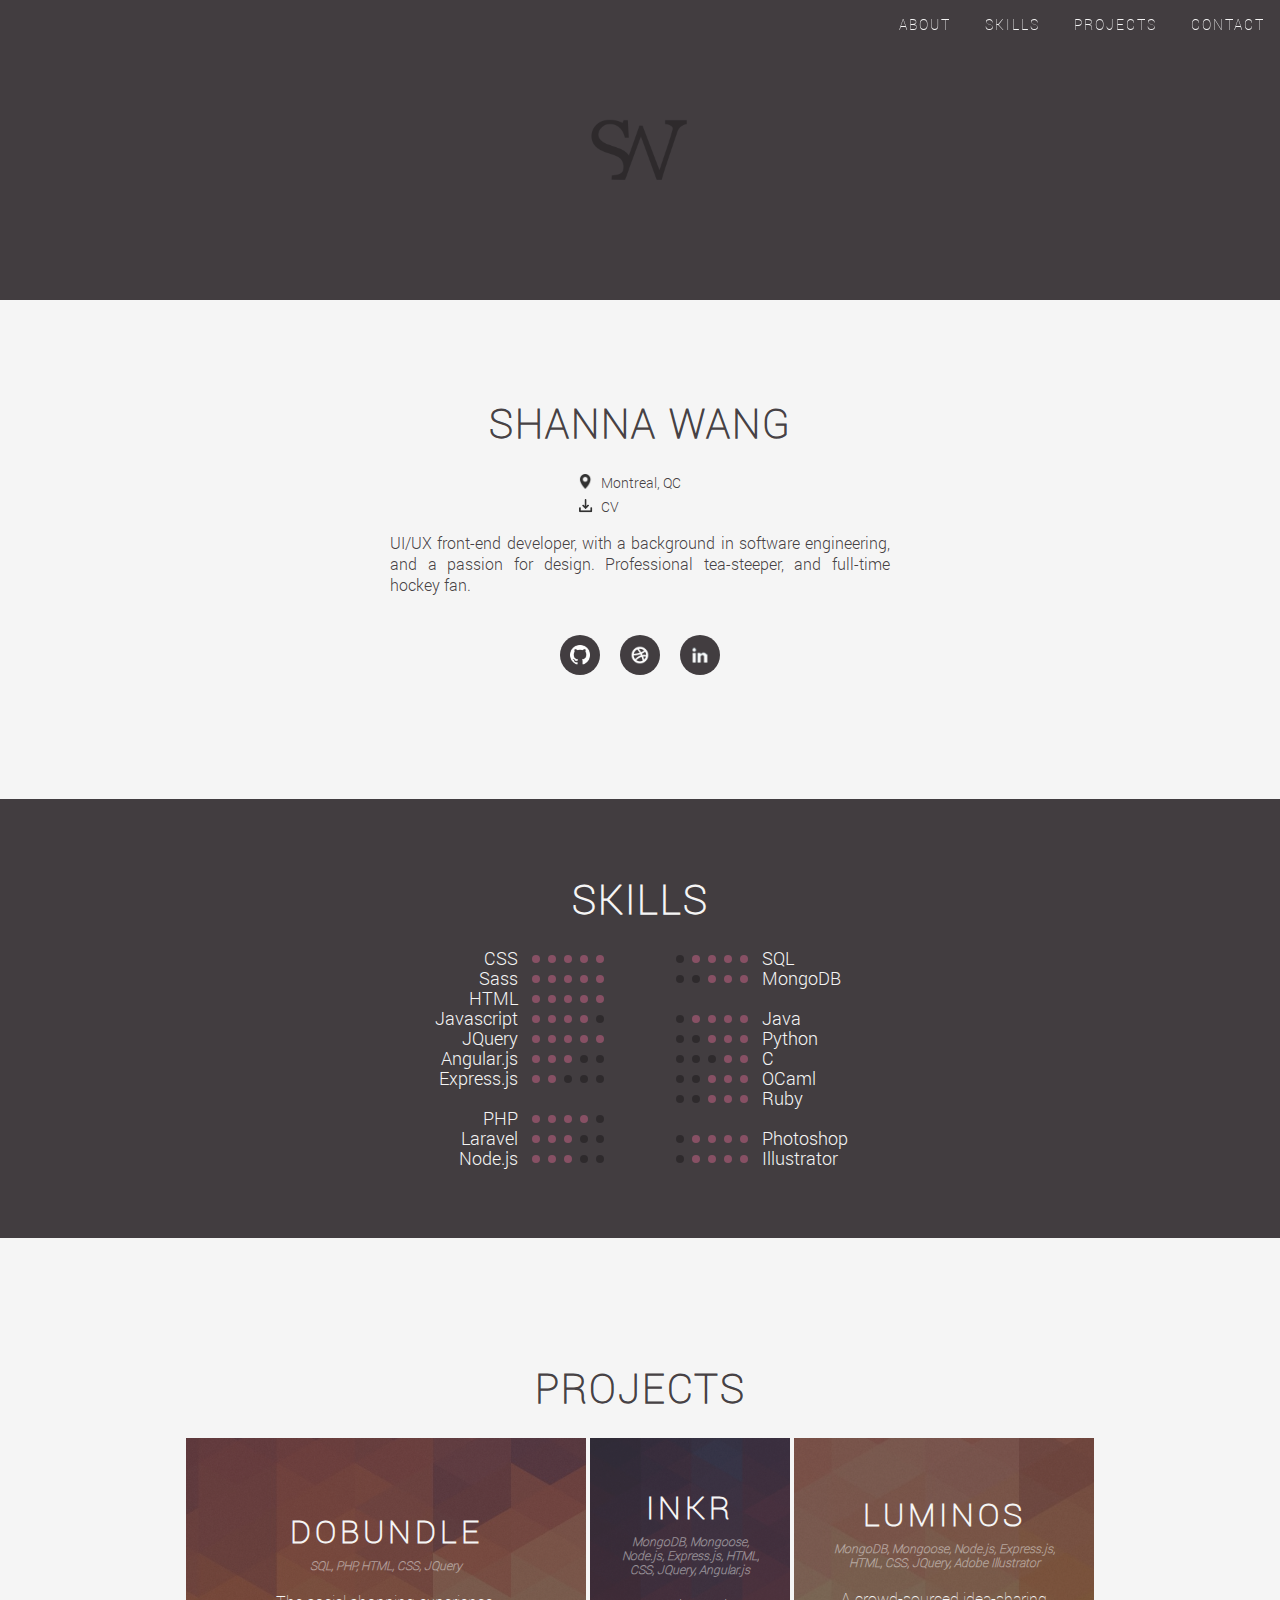
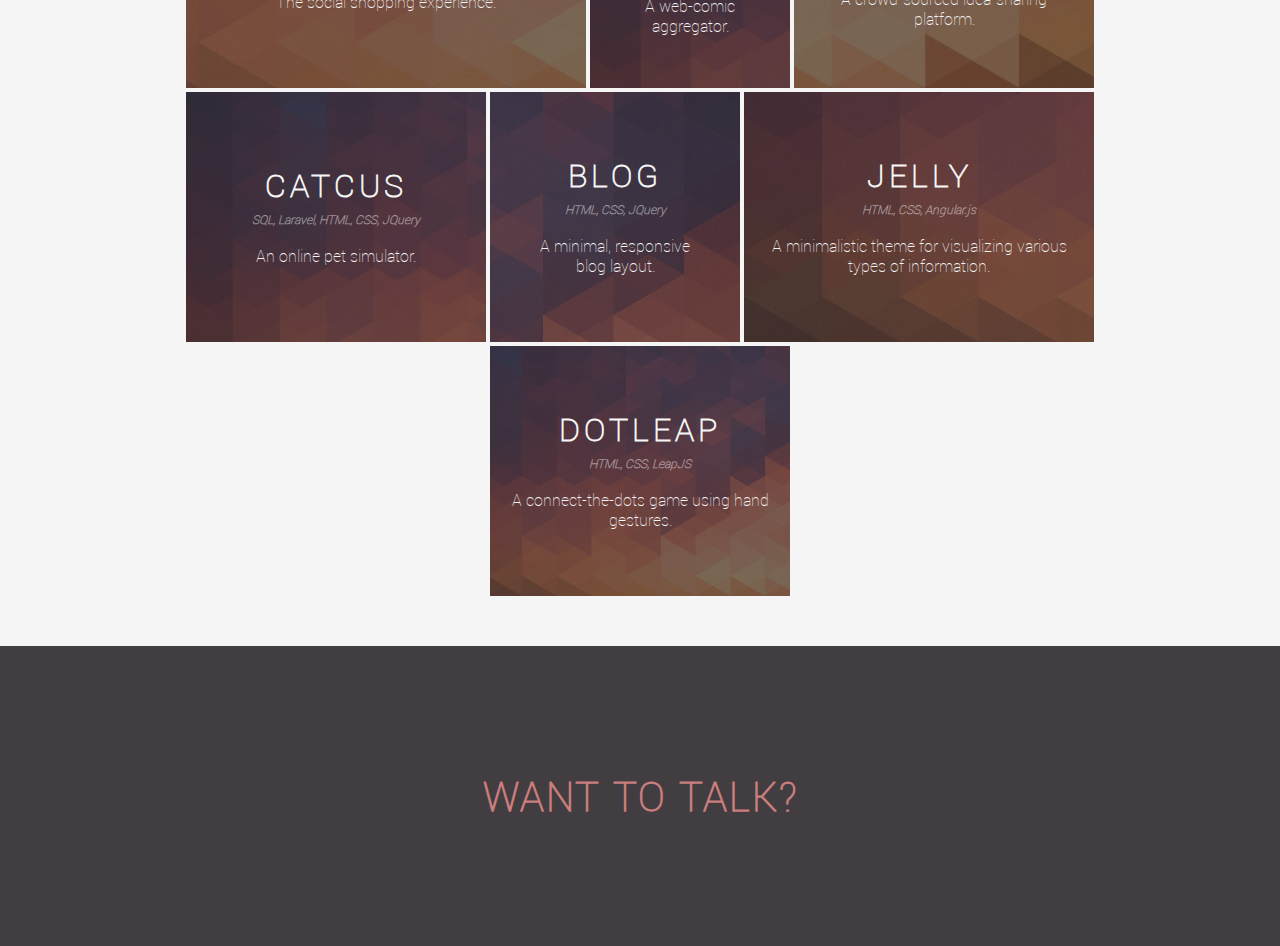
==== index.html @ 5179f3d8 "added more ss" ====
<html lang="en">
    <head>
        <meta charset="utf-8">
        <title>Shanna Wang</title>
        <script src="http://ajax.googleapis.com/ajax/libs/jquery/2.1.1/jquery.min.js"></script>
        
        <link href="./css/home.css" rel="stylesheet">
        <link rel="icon" 
              type="image/png" 
              href="./img/logo_square.png">
    </head>

    <body>
        <div class="content">
            <div class="header">
                <div class="logo"></div>
            </div>
            

            <div class="about">
                <h1>Shanna Wang</h1>
                <div class="location"><img src="img/pin_dark.png">
                Montreal, QC<br>
                <a href="cv.pdf" target="_blank"><img src="img/icon_dl.png">
                CV</div></a>

                UI/UX front-end developer, 
                with a background in software engineering, 
                and a passion for design. 
                Professional tea-steeper,
                 and full-time hockey fan.

                <div class="links">
                    <a href="http://github.com/lashimmer" class="square" target="_blank">
                        <div class="icon">
                        </div>
                    </a>
                    <a href="http://dribbble.com/lashimmer" class="square" target="_blank">
                        <div class="icon">
                        </div>
                    </a>
                    <a href="http://ca.linkedin.com/in/lashimmer" class="square" target="_blank">
                        <div class="icon">
                        </div>
                    </a>
                </div>
                    
            </div>
            <div class="skills">
                <h1>Skills</h1>
                <div class="col">
                    <div class="category">
                        <div class="items">
                            CSS
                            <div class="circle fill"></div>
                            <div class="circle fill"></div>
                            <div class="circle fill"></div>
                            <div class="circle fill"></div>
                            <div class="circle fill"></div>
                        </div>
                        <div class="items">
                            Sass
                            <div class="circle fill"></div>
                            <div class="circle fill"></div>
                            <div class="circle fill"></div>
                            <div class="circle fill"></div>
                            <div class="circle fill"></div>
                        </div>
                        <div class="items">
                           HTML
                            <div class="circle fill"></div>
                            <div class="circle fill"></div>
                            <div class="circle fill"></div>
                            <div class="circle fill"></div>
                            <div class="circle fill"></div>
                        </div>
                        <div class="items">
                            Javascript
                            <div class="circle fill"></div>
                            <div class="circle fill"></div>
                            <div class="circle fill"></div>
                            <div class="circle fill"></div>
                            <div class="circle"></div>
                        </div>
                        <div class="items">
                            JQuery
                            <div class="circle fill"></div>
                            <div class="circle fill"></div>
                            <div class="circle fill"></div>
                            <div class="circle fill"></div>
                            <div class="circle fill"></div>
                        </div>
                        <div class="items">
                            Angular.js
                            <div class="circle fill"></div>
                            <div class="circle fill"></div>
                            <div class="circle fill"></div>
                            <div class="circle"></div>
                            <div class="circle"></div>
                        </div>
                        <div class="items">
                            Express.js
                            <div class="circle fill"></div>
                            <div class="circle fill"></div>
                            <div class="circle"></div>
                            <div class="circle"></div>
                            <div class="circle"></div>
                        </div>
                    </div>

                    
                    <div class="category">
                        <div class="items">
                            PHP
                            <div class="circle fill"></div>
                            <div class="circle fill"></div>
                            <div class="circle fill"></div>
                            <div class="circle fill"></div>
                            <div class="circle"></div>
                        </div>
                        <div class="items">
                            Laravel
                            <div class="circle fill"></div>
                            <div class="circle fill"></div>
                            <div class="circle fill"></div>
                            <div class="circle"></div>
                            <div class="circle"></div>
                        </div>
                        <div class="items">
                            Node.js
                            <div class="circle fill"></div>
                            <div class="circle fill"></div>
                            <div class="circle fill"></div>
                            <div class="circle"></div>
                            <div class="circle"></div>
                        </div>
                    </div>
                </div>
                <div class="col">
                    
                    
                    <div class="category">
                        <div class="items">
                            <div class="circle"></div>
                            <div class="circle fill"></div>
                            <div class="circle fill"></div>
                            <div class="circle fill"></div>
                            <div class="circle fill"></div>
                            SQL
                        </div>
                        <div class="items">
                            <div class="circle"></div>
                            <div class="circle"></div>
                            <div class="circle fill"></div>
                            <div class="circle fill"></div>
                            <div class="circle fill"></div>
                            MongoDB
                        </div>
                    </div>
                    <div class="category">
                        <div class="items">
                            <div class="circle"></div>
                            <div class="circle fill"></div>
                            <div class="circle fill"></div>
                            <div class="circle fill"></div>
                            <div class="circle fill"></div>
                            Java
                        </div>
                        <div class="items">
                            <div class="circle"></div>
                            <div class="circle"></div>
                            <div class="circle fill"></div>
                            <div class="circle fill"></div>
                            <div class="circle fill"></div>
                            Python
                        </div>
                        <div class="items">
                            <div class="circle"></div>
                            <div class="circle"></div>
                            <div class="circle"></div>
                            <div class="circle fill"></div>
                            <div class="circle fill"></div>
                            C
                        </div>
                        <div class="items">
                            <div class="circle"></div>
                            <div class="circle"></div>                            <div class="circle fill"></div>
                            <div class="circle fill"></div>
                            <div class="circle fill"></div>
                            OCaml
                        </div>
                        <div class="items">
                            <div class="circle"></div>
                            <div class="circle"></div>                            <div class="circle fill"></div>
                            <div class="circle fill"></div>
                            <div class="circle fill"></div>
                            Ruby
                        </div>
                    </div>
                    <div class="category">
                        <div class="items">
                            <div class="circle"></div>
                            <div class="circle fill"></div>
                            <div class="circle fill"></div>
                            <div class="circle fill"></div>
                            <div class="circle fill"></div>
                            Photoshop
                        </div>
                        <div class="items">
                            <div class="circle"></div>
                            <div class="circle fill"></div>
                            <div class="circle fill"></div>
                            <div class="circle fill"></div>
                            <div class="circle fill"></div>
                            Illustrator
                        </div>
                    </div>
                </div>
                <br clear="all">
            </div>

            <div class="pofo">
                <h1>Projects</h1>

                <div class="work" id="dobundle">
                    <div class="overlay"></div>
                    <div class="textcontainer">
                        <div class="text">
                            <h2>DoBundle</h2>
                            <h3>SQL, PHP, HTML, CSS, JQuery</h3>
                            The social shopping experience.
                        </div>
                    </div>
                </div>
                <div class="work" id="inkr">
                    <div class="overlay"></div>
                    <div class="textcontainer">
                        <div class="text">
                            <h2>Inkr</h2>
                            <h3>MongoDB, Mongoose, Node.js, Express.js, HTML, CSS, JQuery, Angular.js</h3>
                            A web-comic aggregator.
                        </div>
                    </div>
                </div>
                <div class="work" id="luminos">
                    <div class="overlay"></div>
                    <div class="textcontainer">
                        <div class="text">
                            <h2>Luminos</h2>
                            <h3>MongoDB, Mongoose, Node.js, Express.js, HTML, CSS, JQuery, Adobe Illustrator</h3>
                            A crowd-sourced idea-sharing platform.
                        </div>
                    </div>
                </div>
                <div class="work" id="catcus">
                    <div class="overlay"></div>
                    <div class="textcontainer">
                        <div class="text">
                            <h2>Catcus</h2>
                            <h3>SQL, Laravel, HTML, CSS, JQuery</h3>
                            An online pet simulator.
                        </div>
                    </div>
                </div>
                <div class="work" id="dblog">
                    <div class="overlay"></div>
                    <div class="textcontainer">
                        <div class="text">
                            <h2>Blog</h2>
                            <h3>HTML, CSS, JQuery</h3>
                            A minimal, responsive<br> blog layout.
                        </div>
                    </div>
                </div>
                <div class="work" id="jelly">
                    <div class="overlay"></div>
                    <div class="textcontainer">
                        <div class="text">
                            <h2>Jelly</h2>
                            <h3>HTML, CSS, Angular.js</h3>
                            A minimalistic theme for visualizing various types of information.
                        </div>
                    </div>
                </div>
                <div class="work" id="leapdot">
                    <div class="overlay"></div>
                    <div class="textcontainer">
                        <div class="text">
                            <h2>DotLeap</h2>
                            <h3>HTML, CSS, LeapJS</h3>
                            A connect-the-dots game using hand gestures.
                        </div>
                    </div>
                </div>

            </div>
            <div class="contact">
                <a href="mailto:shanna.wang@mail.mcgill.ca"><h1>Want to talk?</h1></a>
            </div>

        </div>
        


        <div class="theatre hidden">
            <div class="close"></div>
            <div class="preview dobundle" style="display:none">
                <div class="top"></div>
                <div class="desc">
                    <a href="http://dobundle.com" target="_blank"><h1>Dobundle</h1></a>
                    <h2>An e-commerce platform that allows users to curate products in bundles. Whether you're starting a new hobby, and want a beginner's kit, or looking for the perfect outfit to go with those shoes you bought, DoBundle lets you find what you need, and fast. </h2>
                    <div class="links">
                        
                        <a href="http://dobundle.com" class="square site" target="_blank">
                            <div class="icon">
                            </div>
                        </a>
                    </div>
                    <br>
                    My role: <span class="emphasis">UI/UX Front End Developer</span>
                    <br>
                    <ul>
                        <li>Working closely with the designer to translate PSD files into working HTML/CSS web pages.
                        </li>
                        <li>Improving user experience by designing the CSS/Javascript animations triggered by user interactions.
                        </li>
                        <li>Implementing clean, simple interfaces for pages that did not have a specific design mocked up. (e.g. landing page)</li>
                        <li>Handling Ajax calls to retrieve data from the database.
                        </li>
                        <li>A/B testing to determine what was or wasn't intuitive for a new user.
                        </li>
                    </ul>
                    Technologies used:
                    <ul>
                        <li>SQL</li>
                        <li>PHP</li>
                        <li>HTML</li>
                        <li>CSS</li>
                        <li>Javascript/JQuery</li>
                    </ul>
                    Screenshots:
                    <br>

                </div>
                <div class="ss">
                    <img src="img/dobundle/dobundle_browser.jpg">
                    <img src="img/dobundle/dobundle_fbv.jpg">
                    <img src="img/dobundle/dobundle_profile.jpg"><br>
                    <a href="http://dobundle.com" target="_blank" class="emphasis">See full site</a>
                </div>
                <div class="bot"></div>
            </div>

            <div class="preview inkr" style="display:none">
                <div class="top"></div>
                <div class="desc">
                    <a href="http://inkr.me" target="_blank"><h1>Inkr</h1></a>
                    <h2>An e-comic aggregating platform that allows users to subscribe to various comics across the web, and displays all comic strips in a live-updating news feed. Users will be able to "like" their favourite comics, have a profile page, etc. This project was started at <a href="http://www.unhackathon.org/" target="_blank">Unhackathon</a>, and is still in progress.</h2>
                    
                    <div class="links">
                        <a href="https://github.com/lashimmer/inkr" target="_blank" class="square">
                            <div class="icon">
                            </div>
                        </a>
                        <a href="http://inkr.me" target="_blank" class="square site">
                            <div class="icon">
                            </div>
                        </a>
                    </div>

                    <br>

                    My role: <span class="emphasis">Front End Developer</span>
                    <br>
                    <ul>
                        <li>Designing a simple user interface to display the comics.
                        </li>
                        <li>Routing appropriate URLs to their respective views through Express.js.
                        </li>
                        <li>Making Ajax calls to interface with the API.</li>
                        <li>Installing, troubleshooting, and working with a Node.js server.</li>
                        <li>Database design.</li>
                        <li>Cloud hosting via <a href="http://digitalocean.com" target="_blank">DigitalOcean</a>.</li>
                    </ul>
                    Technologies used:
                    <ul>
                        <li>MongoDB</li>
                        <li>Mongoose</li>
                        <li>Node.js</li>
                        <li>Express.js</li>
                        <li>HTML</li>
                        <li>CSS</li>
                        <li>Javascript/JQuery</li>
                    </ul>
                </div>
                <div class="bot"></div>
            </div>

            <div class="preview luminos" style="display:none">
                <div class="top"></div>
                <div class="desc">
                    <h1>Luminos</h1>
                    <h2>An idea-sharing platform where users can post ideas they have for coding projects, and programmers can come for inspiration. Programmers would be able to create or join teams to implement the idea. This project was started at <a href="http://www.yhack.org/" target="_blank">YHack</a>, and is still in progress.</h2>
                    
                    <div class="links">
                        <a href="https://github.com/ritalu/luminos" target="_blank" class="square">
                            <div class="icon">
                            </div>
                        </a>
                        <!-- <a href="#" target="_blank" class="square site">
                            <div class="icon">
                            </div>
                        </a> -->
                    </div>

                    <br>

                    My role: <span class="emphasis">Front End Developer</span>
                    <br>
                    <ul>
                        <li>Designing the user interface for all pages.
                        </li>
                        <li>Designing the site logo in Adobe Illustrator.</li>
                        <li>Routing appropriate URLs to their respective views through Express.js.
                        </li>
                        <li>Making Ajax calls to interface with the API.</li>
                        <li>Installing, troubleshooting, and working with a Node.js server.</li>
                        <li>Database design.</li>
                        <li>Cloud hosting via <a href="http://digitalocean.com" target="_blank">DigitalOcean</a>.</li>
                    </ul>
                    Technologies used:
                    <ul>
                        <li>MongoDB</li>
                        <li>Mongoose</li>
                        <li>Node.js</li>
                        <li>Express.js</li>
                        <li>HTML</li>
                        <li>CSS</li>
                        <li>Javascript/JQuery</li>
                    </ul>
                    Screenshots:
                    <br>
                </div>
                <div class="ss">
                    <img src="img/luminos/home.png">
                    <img src="img/luminos/submit.png">
                    <img src="img/luminos/idea.png">
                </div>
                <div class="bot"></div>
            </div>

            <div class="preview catcus" style="display:none">
                <div class="top"></div>
                <div class="desc">
                    <a href="http://catcus.me" target="_blank"><h1>Catcus</h1></a>
                    <h2>An online pet-ownership simulator. Ever wondered what it'd be like to own a cat? Do you want to get a dog, but aren't sure if you're ready for the commitment? Catcus simulates the experience of owning a pet, as you clean and feed a virtual pet online. Gain levels by caring for your pet to unlock more pets.</h2>
                    
                    <div class="links">
                        <a href="https://github.com/ritalu/catcus" target="_blank" class="square">
                            <div class="icon">
                            </div>
                        </a>
                        <a href="http://catcus.me" target="_blank" class="square site">
                            <div class="icon">
                            </div>
                        </a>
                    </div>

                    <br>

                    My role: <span class="emphasis">Front End Developer</span>
                    <br>
                    <ul>
                        <li>Designing the user interface for all pages.
                        </li>
                        <li>Routing appropriate URLs to their respective views through the Laravel framework.
                        </li>
                        <li>Making Ajax calls to interface with the API.</li>
                        <li>Working with cookies to save user sessions.
                        </li>
                        <li>Installing, troubleshooting, and working with Laravel/Apache.</li>
                        <li>Database design and SQL commands.</li>
                        <li>Cloud hosting via <a href="http://digitalocean.com" target="_blank">DigitalOcean</a>.</li>
                    </ul>
                    Technologies used:
                    <ul>
                        <li>MySQL</li>
                        <li>Laravel</li>
                        <li>PHP</li>
                        <li>HTML</li>
                        <li>CSS</li>
                        <li>Javascript/JQuery</li>
                    </ul>
                    Screenshots:
                    <br>
                    
                </div>
                <div class="ss">
                    <img src="img/catcus/home.png"><br>
                    <img src="img/catcus/pets.png"><br>
                    <img src="img/catcus/profile.png"><br>
                    <a href="http://catcus.me" target="_blank" class="emphasis">See full site</a>
                </div>

                <div class="bot"></div>
            </div>

            <div class="preview dblog" style="display:none">
                <div class="top"></div>
                <div class="desc">
                    <a href="http://dobundle.com/blog.html" target="_blank"><h1>Simple Blog</h1></a>
                    <h2>A simple, responsive blog layout (mobile-friendly).  Developed as a side project of <a href="http://dobundle.com" target="_blank">DoBundle</a>.</h2>
                    
                    <div class="links">
                        <a href="http://dobundle.com/blog.html" target="_blank" class="square site">
                            <div class="icon">
                            </div>
                        </a>
                    </div>

                    <br>

                    My role: <span class="emphasis">Front End Developer</span>
                    <br>
                    <ul>
                        <li>Designing a responsive layout that can be used as a blog theme.
                        </li>
                    </ul>
                    Technologies used:
                    <ul>
                        <li>HTML</li>
                        <li>CSS</li>
                        <li>Javascript/JQuery</li>
                    </ul>
                </div>
                <div class="bot"></div>
            </div>


            <div class="preview  jelly" style="display:none">
                <div class="top"></div>
                <div class="desc">
                    <h1>Jelly</h1>
                    <h2>Allow users to create "boards" or pages revolving around a central theme. For instance, one could have an "About Me" board that represents various aspects of their personality and interests. The idea is to make it easy for people to create web pages about themselves, by providing them with basic templates to visualize and compartmentalize data. In progress.</h2>
                    
                    <div class="links">
                        <a href="https://github.com/lashimmer/jelly" target="_blank" class="square">
                            <div class="icon">
                            </div>
                        </a>
                       <!--  <a href="#" target="_blank" class="square site">
                            <div class="icon">
                            </div>
                        </a> -->
                    </div>

                    <br>

                    My role: <span class="emphasis">Front End Developer</span>
                    <br>
                    <ul>
                        <li>Designing the user interface for all pages.
                        </li>
                    </ul>
                    Technologies used:
                    <ul>
                        <li>HTML</li>
                        <li>CSS</li>
                        <li>Javascript</li>
                        <li>JQuery</li>
                        <li>Angular.js</li>
                    </ul>
                    Screenshots:
                    <br>
                </div>
                <div class="ss">
                    <img src="img/jelly/about.png"><br>
                    <img src="img/jelly/boards.png">
                </div>
                <div class="bot"></div>
            </div>

            <div class="preview  leapdot" style="display:none">
                <div class="top"></div>
                <div class="desc">
                    <h1>DotLeap</h1>
                    <h2>A connect-the-dots game using a Leap Motion.</h2>
                    
                    <div class="links">
                        <a href="https://github.com/michaelchum/dotleap" target="_blank" class="square">
                            <div class="icon">
                            </div>
                        </a>
                       <!--  <a href="#" target="_blank" class="square site">
                            <div class="icon">
                            </div>
                        </a> -->
                    </div>

                    <br>

                    My role: <span class="emphasis">Front End Developer</span>
                    <br>
                    <ul>
                        <li>Designing the game interface and animations.
                        </li>
                        <li>Using the LeapJS SDK to track hand gestures.
                        </li>
                    </ul>
                    Technologies used:
                    <ul>
                        <li>HTML</li>
                        <li>CSS</li>
                        <li>Javascript</li>
                        <li>JQuery</li>
                        <li>LeapJS</li>
                    </ul>
                    Screenshots:<br>
                </div>
               <div class="ss">
                <img src="img/dotleap/game.png">
               </div>
                <div class="bot"></div>
            </div>


        </div>


        <div class="topbar hidden">
            <a id="header">About</a>
            <a id="skills">Skills</a>
            <a id="pofo">Projects</a>
            <a id="contact">Contact</a>
            <!-- <a href="/">CV</a> -->
        </div>

        <script type="text/javascript">

            $(function() {
                $('.theatre').click(function(e) { 
                    if( e.target !== this ) return;
                    $('.theatre').addClass("hidden");
                });
                $(document).keyup(function(e){
                    if(e.keyCode === 27) {
                        $('.theatre').addClass("hidden");
                    }
                });
                $('.close').click(function() {
                    $('.theatre').addClass("hidden");
                });
                $('.work').click(function() {
                    var c = $(this).attr('id');
                    $('.preview').hide();
                    $('.'+c).show();
                    $('.theatre').removeClass("hidden");
                    $('.theatre').scrollTop(0);
                });
                $(window).scroll(function(){
                    if ($(this).scrollTop() > 140) {
                        console.log("y");
                        $('.topbar').removeClass("hidden");
                    } else {
                        $('.topbar').addClass("hidden");
                    }
                });
                $('.topbar a').click(function() {
                    $('html, body').animate({
                        scrollTop: $("."+$(this).attr('id')).offset().top
                    }, 500);
                });
             });
         </script>

    </body>
</html>
---- css/home.css ----
@font-face {
  font-family: 'Roboto Light';
  src: url("fonts/Roboto-Light.ttf") format("truetype"); }

@font-face {
  font-family: 'Roboto Thin';
  src: url("fonts/Roboto-Thin.ttf") format("truetype"); }

@font-face {
  font-family: 'Roboto';
  src: url("fonts/Roboto-Regular.ttf") format("truetype"); }

@font-face {
  font-family: 'Signika Light';
  src: url("fonts/Signika-Light.otf") format("truetype"); }

body, html {
  padding: 0;
  margin: 0;
  font-family: 'Roboto Light';
  font-weight: 300;
  background-color: whitesmoke;
  color: rgba(47, 41, 44, 0.9); }

a, a:hover, a:visited {
  text-decoration: none;
  color: whitesmoke;
  -webkit-transition: 0.5s all ease;
  transition: 0.5s all ease; }

a:hover {
  color: #875064; }

.content {
  position: absolute;
  top: 0;
  left: 0;
  right: 0;
  bottom: 0; }

.content * {
  position: relative; }

.header {
  padding: 100px;
  background-color: rgba(47, 41, 44, 0.9);
  background: url("../img/fractal_crop.jpg") bottom center no-repeat rgba(47, 41, 44, 0.9);
  background-size: cover;
  color: rgba(0, 0, 0, 0.5);
  text-align: center; }
  .header .square_outer {
    display: inline-block;
    width: auto;
    margin: 0 auto;
    margin-top: 60px;
    border: 3px solid white;
    /*@include transform(rotate(45deg));*/
    -webkit-transition: all 0.5s ease;
    -moz-transition: all 0.5s ease;
    -ms-transition: all 0.5s ease;
    -o-transition: all 0.5s ease;
    transition: all 0.5s ease; }
  .header .square_inner {
    width: 70px;
    height: 70px;
    margin: 2px;
    border: 1px solid white; }
  .header .logo {
    background: url("../img/logo_black.png") center center no-repeat;
    background-size: contain;
    width: 100px;
    height: 100px;
    margin: 0 auto;
    position: relative;
    opacity: 0.3;
    filter: alpha(opacity=30); }

.about {
  width: 60%;
  max-width: 500px;
  margin: 100px auto;
  color: rgba(47, 41, 44, 0.9);
  text-align: justify; }
  .about .location {
    width: 125px;
    margin: 0 auto;
    margin-bottom: 10px;
    font-size: 14px; }
    .about .location img {
      opacity: 0.8;
      filter: alpha(opacity=80);
      height: 15px;
      vertical-align: middle;
      margin-top: -5px;
      margin-right: 5px; }
    .about .location a {
      line-height: 30px;
      color: rgba(47, 41, 44, 0.9); }
    .about .location a:hover {
      color: #ca7e7e; }

.links {
  margin: 20px auto;
  text-align: center; }
  .links a.square {
    display: inline-block;
    height: 40px;
    width: 40px;
    margin: 20px 8;
    background-color: rgba(47, 41, 44, 0.9);
    -webkit-transition: all 0.5s ease;
    -moz-transition: all 0.5s ease;
    -ms-transition: all 0.5s ease;
    -o-transition: all 0.5s ease;
    transition: all 0.5s ease;
    -webkit-transform: rotate(45deg);
    -moz-transform: rotate(45deg);
    -ms-transform: rotate(45deg);
    -o-transform: rotate(45deg);
    transform: rotate(45deg);
    -webkit-border-radius: 20px;
    -moz-border-radius: 20px;
    -ms-border-radius: 20px;
    border-radius: 20px; }
    .links a.square .icon {
      height: 40px;
      width: 40px;
      -webkit-transform: rotate(-45deg);
      -moz-transform: rotate(-45deg);
      -ms-transform: rotate(-45deg);
      -o-transform: rotate(-45deg);
      transform: rotate(-45deg); }
  .links a.square:nth-child(1):hover {
    background-color: black; }
  .links a.square:nth-child(2):hover {
    background-color: #ea4c89; }
  .links a.square:nth-child(3):hover {
    background-color: #007bb6; }
  .links a.square:nth-child(1) .icon {
    background: url("../img/icon_github.png") center center no-repeat;
    background-size: 20px auto; }
  .links a.square:nth-child(2) .icon {
    background: url("../img/icon_dribbble.png") center center no-repeat;
    background-size: 20px auto; }
  .links a.square:nth-child(3) .icon {
    background: url("../img/icon_linkedin.png") center center no-repeat;
    background-size: 20px auto; }
  .links a.square:hover {
    -webkit-transform: rotate(405deg);
    -moz-transform: rotate(405deg);
    -ms-transform: rotate(405deg);
    -o-transform: rotate(405deg);
    transform: rotate(405deg);
    -webkit-border-radius: 0px;
    -moz-border-radius: 0px;
    -ms-border-radius: 0px;
    border-radius: 0px; }

h1 {
  text-align: center;
  text-transform: uppercase;
  font-family: 'Roboto Thin';
  letter-spacing: 2px;
  font-size: 40px;
  line-height: 46px; }

.skills {
  padding: 50px 0;
  background-color: rgba(47, 41, 44, 0.9);
  color: whitesmoke; }
  .skills .col {
    position: relative;
    float: left;
    width: 46%;
    padding: 0px 2%; }
  .skills .col:nth-child(1) {
    text-align: right; }
  .skills .col:nth-child(2) {
    text-align: left; }
  .skills .title {
    width: 100%;
    font-family: 'Roboto Thin';
    text-transform: uppercase;
    letter-spacing: 2px;
    padding: 20px 0;
    padding-bottom: 5px;
    color: rgba(255, 255, 255, 0.3); }
  .skills .category {
    margin-bottom: 20px; }
    .skills .category .items {
      display: block;
      font-size: 14px;
      line-height: 20px;
      text-align: right;
      -webkit-transition: all 0.3s ease;
      -moz-transition: all 0.3s ease;
      -ms-transition: all 0.3s ease;
      -o-transition: all 0.3s ease;
      transition: all 0.3s ease; }
      .skills .category .items .circle {
        display: inline-block;
        margin: 2px;
        height: 8px;
        width: 8px;
        -webkit-border-radius: 4px;
        -moz-border-radius: 4px;
        -ms-border-radius: 4px;
        border-radius: 4px;
        -webkit-transition: all 0.2s ease;
        -moz-transition: all 0.2s ease;
        -ms-transition: all 0.2s ease;
        -o-transition: all 0.2s ease;
        transition: all 0.2s ease;
        background-color: rgba(0, 0, 0, 0.3); }
      .skills .category .items .circle.fill {
        background-color: #875064; }
      .skills .category .items .circle:nth-child(1) {
        margin-left: 10px; }
      .skills .category .items .circle:nth-child(5) {
        margin-right: 10px; }
  .skills .items:hover .circle {
    height: 8px;
    width: 8px;
    -webkit-border-radius: 0px;
    -moz-border-radius: 0px;
    -ms-border-radius: 0px;
    border-radius: 0px;
    -webkit-transform: rotate(45deg);
    -moz-transform: rotate(45deg);
    -ms-transform: rotate(45deg);
    -o-transform: rotate(45deg);
    transform: rotate(45deg); }
  .skills .items:hover .circle.fill {
    background-color: #ca7e7e; }
  .skills .col:nth-child(2) .items:hover .circle:nth-child(1) {
    margin-left: 20px; }
  .skills .col:nth-child(3) .items:hover .circle:nth-child(1) {
    margin-left: 10px; }
  .skills .col:nth-child(2) .items:hover .circle:nth-child(5) {
    margin-right: 10px; }
  .skills .col:nth-child(3) .items:hover .circle:nth-child(5) {
    margin-right: 20px; }
  .skills .col:nth-child(2) .items {
    text-align: right; }
  .skills .col:nth-child(3) .items {
    text-align: left; }

@media only screen and (min-width: 700px) {
  .skills .category .items {
    font-size: 18px;
    line-height: 20px; } }
.pofo {
  width: 100%;
  margin: 50px auto;
  color: rgba(47, 41, 44, 0.9);
  text-align: center;
  padding-top: 50px;
  /*	.work:nth-child(2):hover {
  		background-color:rgb(38,209,176) ;
  	}
  	.work:nth-child(3):hover {
  		background-color:rgb(0,0,0);
  	}
  	.work:nth-child(4):hover {
  		background-color:rgb(244,78,78);
  	}
  	.work:nth-child(5):hover {
  		background-color:rgb(200,222,124);
  	}
  	.work:nth-child(6):hover {
  		background-color:rgb(103,65,79);
  	}
  	.work:nth-child(7):hover {
  		background-color:rgb(251,122,134);
  	}*/ }
  .pofo .work {
    position: relative;
    display: inline-block;
    height: 250px;
    width: 100%;
    margin-bottom: 5px;
    text-align: center;
    background-color: rgba(47, 41, 44, 0.9);
    overflow: hidden;
    -webkit-transition: all 0.5s ease;
    -moz-transition: all 0.5s ease;
    -ms-transition: all 0.5s ease;
    -o-transition: all 0.5s ease;
    transition: all 0.5s ease; }
    .pofo .work .overlay {
      position: absolute;
      top: 0;
      left: 0;
      height: 100%;
      width: 100%;
      -webkit-transition: all 0.5s ease;
      -moz-transition: all 0.5s ease;
      -ms-transition: all 0.5s ease;
      -o-transition: all 0.5s ease;
      transition: all 0.5s ease;
      opacity: 0.3;
      filter: alpha(opacity=30);
      background: url("../img/fractal.jpg") bottom center no-repeat rgba(47, 41, 44, 0.9);
      background-size: cover; }
    .pofo .work .textcontainer {
      cursor: pointer;
      display: table;
      width: 100%;
      height: 100%; }
    .pofo .work .text {
      cursor: pointer;
      display: table-cell;
      height: 100%;
      vertical-align: middle;
      font-family: 'Roboto Thin';
      color: whitesmoke;
      font-size: 16px;
      line-height: 20px;
      padding: 0px 20px; }
    .pofo .work .text h2 {
      text-transform: uppercase;
      letter-spacing: 4px;
      font-size: 32px;
      line-height: 34px;
      margin: 0; }
    .pofo .work .text h3 {
      font-size: 12px;
      line-height: 14px;
      font-style: italic;
      margin: 10px;
      margin-bottom: 20px;
      opacity: 0.5;
      filter: alpha(opacity=50); }
  .pofo .work:hover .overlay {
    opacity: 0;
    filter: alpha(opacity=0);
    height: 0; }
  .pofo .work:nth-child(2) .overlay {
    background: url("../img/fractal.jpg") bottom center no-repeat rgba(47, 41, 44, 0.9);
    background-size: 1000px auto; }
  .pofo .work:nth-child(3) .overlay {
    background: url("../img/fractal.jpg") top left no-repeat rgba(47, 41, 44, 0.9);
    background-size: 650px auto; }
  .pofo .work:nth-child(4) .overlay {
    background: url("../img/fractal.jpg") bottom right no-repeat rgba(47, 41, 44, 0.9);
    background-size: 1200px auto; }
  .pofo .work:nth-child(5) .overlay {
    background: url("../img/fractal.jpg") top left no-repeat rgba(47, 41, 44, 0.9);
    background-size: 600px auto; }
  .pofo .work:nth-child(6) .overlay {
    background: url("../img/fractal.jpg") top right no-repeat rgba(47, 41, 44, 0.9);
    background-size: 900px auto; }
  .pofo .work:nth-child(7) .overlay {
    background: url("../img/fractal.jpg") bottom left no-repeat rgba(47, 41, 44, 0.9);
    background-size: 1000px auto; }
  .pofo .work:hover {
    background-color: #a94452; }
  .pofo .work:nth-child(2):hover, .pofo .work:nth-child(7):hover {
    background-color: #ca7e7e; }
  .pofo .work:nth-child(5):hover {
    background-color: #bc7585; }

@media only screen and (min-width: 500px) {
  .work {
    width: 90%; } }
@media only screen and (min-width: 650px) {
  .pofo {
    width: 700px; }
    .pofo .work {
      margin-bottom: 0px; }
    .pofo .work:nth-child(2) {
      width: 400px; }
    .pofo .work:nth-child(3) {
      width: 200px; }
    .pofo .work:nth-child(5), .pofo .work:nth-child(4) {
      width: 300px; }
    .pofo .work:nth-child(6) {
      width: 250px; }
    .pofo .work:nth-child(7) {
      width: 350px; }
    .pofo .work:nth-child(8) {
      width: 300px; } }
@media only screen and (min-width: 1000px) {
  .pofo {
    width: 1000px; } }
.contact {
  background-color: rgba(47, 41, 44, 0.9);
  color: whitesmoke;
  padding: 100px; }
  .contact a {
    color: #ca7e7e; }
  .contact a:hover {
    color: white; }
  .contact a img {
    height: 30px; }

.topbar {
  position: fixed;
  top: 0;
  left: 0;
  width: 100%;
  height: 50px;
  overflow: hidden;
  -webkit-transition: all 0.5s ease;
  -moz-transition: all 0.5s ease;
  -ms-transition: all 0.5s ease;
  -o-transition: all 0.5s ease;
  transition: all 0.5s ease;
  background-color: rgba(47, 41, 44, 0.8);
  text-align: right; }
  .topbar a {
    cursor: pointer;
    text-transform: uppercase;
    letter-spacing: 2px;
    display: inline-block;
    position: relative;
    padding: 15px 10px;
    line-height: 20px;
    font-size: 14px;
    font-family: 'Roboto Thin'; }
  .topbar a:hover {
    background-color: rgba(188, 117, 133, 0.4);
    color: white; }

@media only screen and (min-width: 500px) {
  .topbar a {
    padding: 15px 30px; } }
.topbar.hidden {
  background-color: transparent; }
  .topbar.hidden a {
    padding: 15px; }

.emphasis {
  text-transform: uppercase;
  letter-spacing: 2px;
  font-family: 'Roboto';
  margin-left: 10px; }

/*.theatre::-webkit-scrollbar { 
    display: none; 
}*/
.theatre {
  position: fixed;
  top: 0;
  left: 0;
  height: 100%;
  width: 100%;
  overflow: auto;
  background-color: rgba(0, 0, 0, 0.7);
  -webkit-transition: all 0.5s ease;
  -moz-transition: all 0.5s ease;
  -ms-transition: all 0.5s ease;
  -o-transition: all 0.5s ease;
  transition: all 0.5s ease; }
  .theatre .preview {
    width: 80%;
    margin: 0 auto;
    background-color: whitesmoke; }
    .theatre .preview a {
      color: rgba(47, 41, 44, 0.9);
      -webkit-transition: all 0.2s ease;
      -moz-transition: all 0.2s ease;
      -ms-transition: all 0.2s ease;
      -o-transition: all 0.2s ease;
      transition: all 0.2s ease; }
    .theatre .preview a:hover {
      color: #ca7e7e;
      -webkit-transition: all 0.2s ease;
      -moz-transition: all 0.2s ease;
      -ms-transition: all 0.2s ease;
      -o-transition: all 0.2s ease;
      transition: all 0.2s ease; }
    .theatre .preview .top, .theatre .preview .bot {
      position: relative;
      width: 100%;
      background: url("../img/fractal.jpg") center center rgba(47, 41, 44, 0.9);
      background-size: cover;
      height: 30px;
      margin-top: 100px; }
    .theatre .preview .bot {
      background: url("../img/fractal.jpg") left center rgba(47, 41, 44, 0.9);
      background-size: cover;
      margin-top: 50px;
      margin-bottom: 50px; }
    .theatre .preview .desc {
      position: relative;
      padding: 50px;
      padding-bottom: 20px;
      color: rgba(47, 41, 44, 0.9);
      max-width: 500px;
      margin: 0 auto; }
      .theatre .preview .desc h2 {
        font-size: 16px;
        line-height: 18px;
        font-style: italic;
        margin: 10px;
        margin-bottom: 20px;
        opacity: 0.5;
        filter: alpha(opacity=50);
        text-align: center;
        margin-bottom: 50px; }
      .theatre .preview .desc a {
        color: #ca7e7e; }
      .theatre .preview .desc ul {
        margin-bottom: 50px; }
      .theatre .preview .desc .links {
        margin-top: -30px; }
      .theatre .preview .desc a.site:hover {
        background-color: black; }
      .theatre .preview .desc a.site .icon {
        background: url("../img/icon_rarrow.png") center center no-repeat;
        background-size: 20px auto; }
    .theatre .preview .ss {
      width: 100%;
      text-align: center;
      line-height: 50px; }
      .theatre .preview .ss img {
        -webkit-transition: all 0.5s ease;
        -moz-transition: all 0.5s ease;
        -ms-transition: all 0.5s ease;
        -o-transition: all 0.5s ease;
        transition: all 0.5s ease;
        width: 70%;
        margin-bottom: 20px; }
  .theatre .close {
    cursor: pointer;
    position: fixed;
    top: 100px;
    left: 91%;
    height: 20px;
    width: 20px;
    background: url("../img/icon_close.png") center center no-repeat;
    background-size: contain;
    z-index: 10; }

.theatre.hidden {
  top: -300px;
  height: 0;
  opacity: 0;
  filter: alpha(opacity=0); }
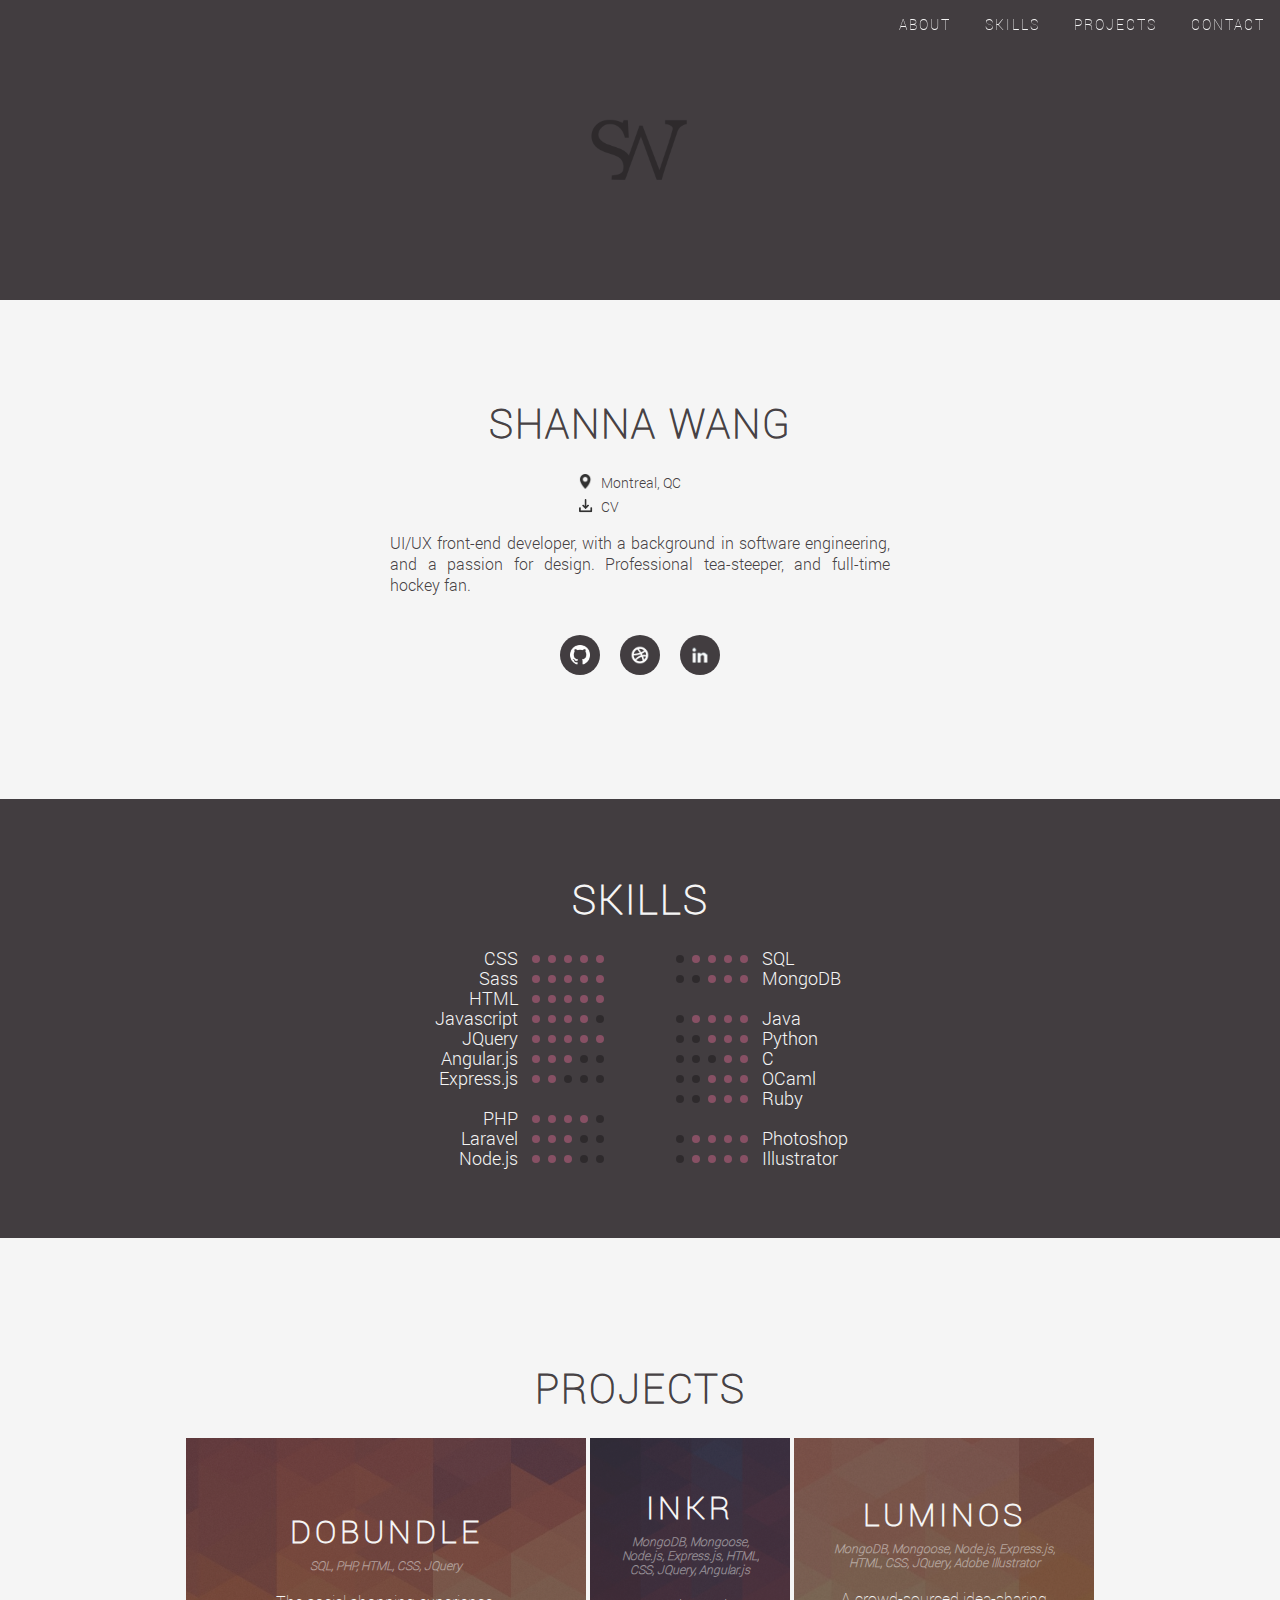
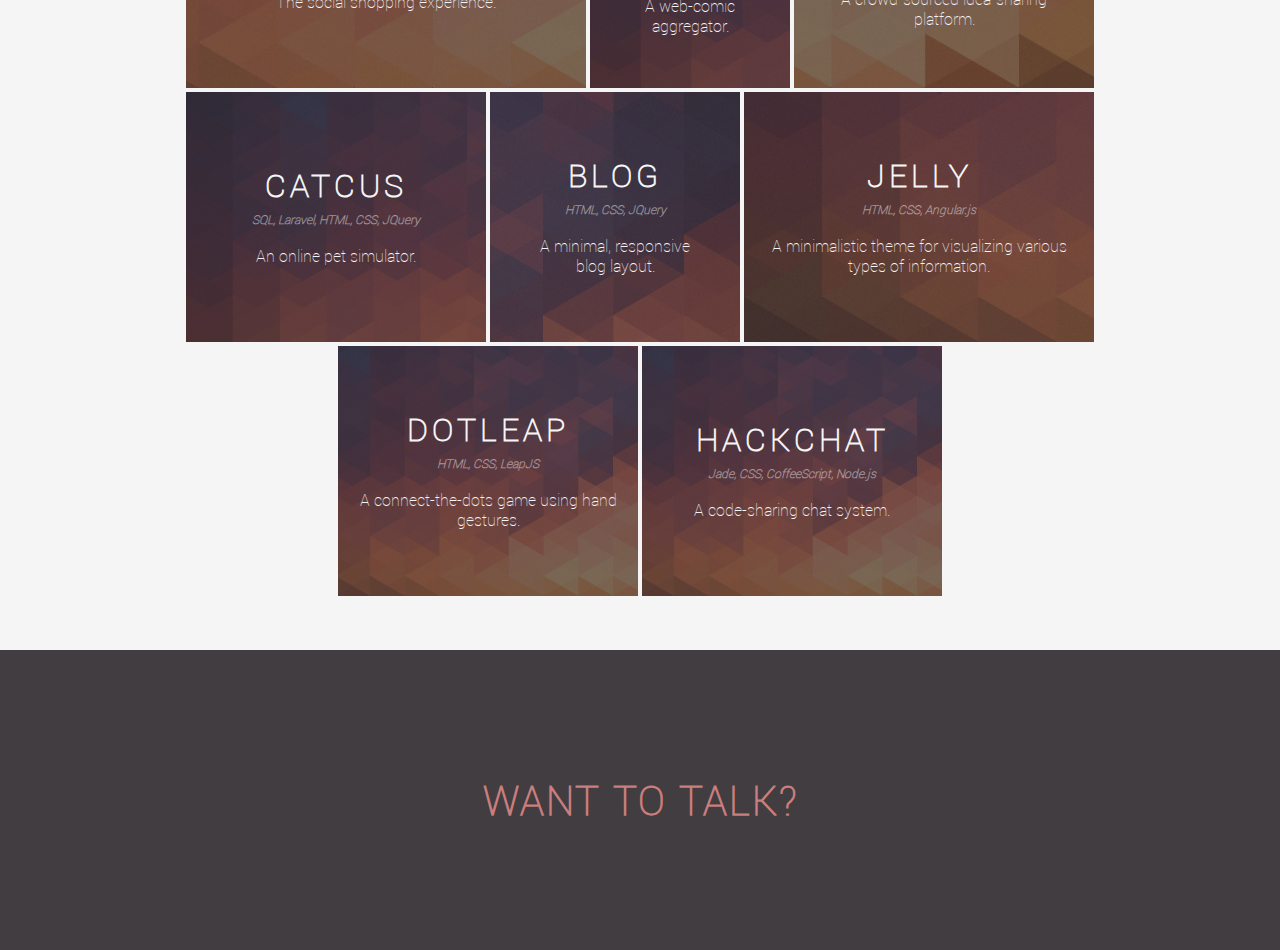
==== commit 8db1e248: "added more ss" ====
--- a/index.html
+++ b/index.html
@@ -292,6 +292,16 @@
                         </div>
                     </div>
                 </div>
+                <div class="work" id="hackchat">
+                    <div class="overlay"></div>
+                    <div class="textcontainer">
+                        <div class="text">
+                            <h2>HackChat</h2>
+                            <h3>Jade, CSS, CoffeeScript, Node.js</h3>
+                            A code-sharing chat system.
+                        </div>
+                    </div>
+                </div>
 
             </div>
             <div class="contact">
@@ -620,6 +630,41 @@
                <div class="ss">
                 <img src="img/dotleap/game.png">
                </div>
+                <div class="bot"></div>
+            </div>
+            <div class="preview  hackchat" style="display:none">
+                <div class="top"></div>
+                <div class="desc">
+                    <h1>HackChat</h1>
+                    <h2>A chat system that allows you to easily share code with others.</h2>
+                    
+                    <div class="links">
+                        
+                        <a href="http://hackchat.info" target="_blank" class="square site">
+                            <div class="icon">
+                            </div>
+                        </a>
+                    </div>
+
+                    <br>
+
+                    My role: <span class="emphasis">Front End Developer</span>
+                    <br>
+                    <ul>
+                        <li>Developing the front end for the application.
+                        </li>
+                    </ul>
+                    Technologies used:
+                    <ul>
+                        <li>Jade</li>
+                        <li>CSS</li>
+                        <li>Javascript</li>
+                        <li>JQuery</li>
+                        <li>Node.js</li>
+                        <li>CoffeeScript</li>
+                    </ul>
+                </div>
+               
                 <div class="bot"></div>
             </div>
 
--- a/css/home.css
+++ b/css/home.css
@@ -379,6 +379,8 @@
     .pofo .work:nth-child(7) {
       width: 350px; }
     .pofo .work:nth-child(8) {
+      width: 300px; }
+    .pofo .work:nth-child(9) {
       width: 300px; } }
 @media only screen and (min-width: 1000px) {
   .pofo {
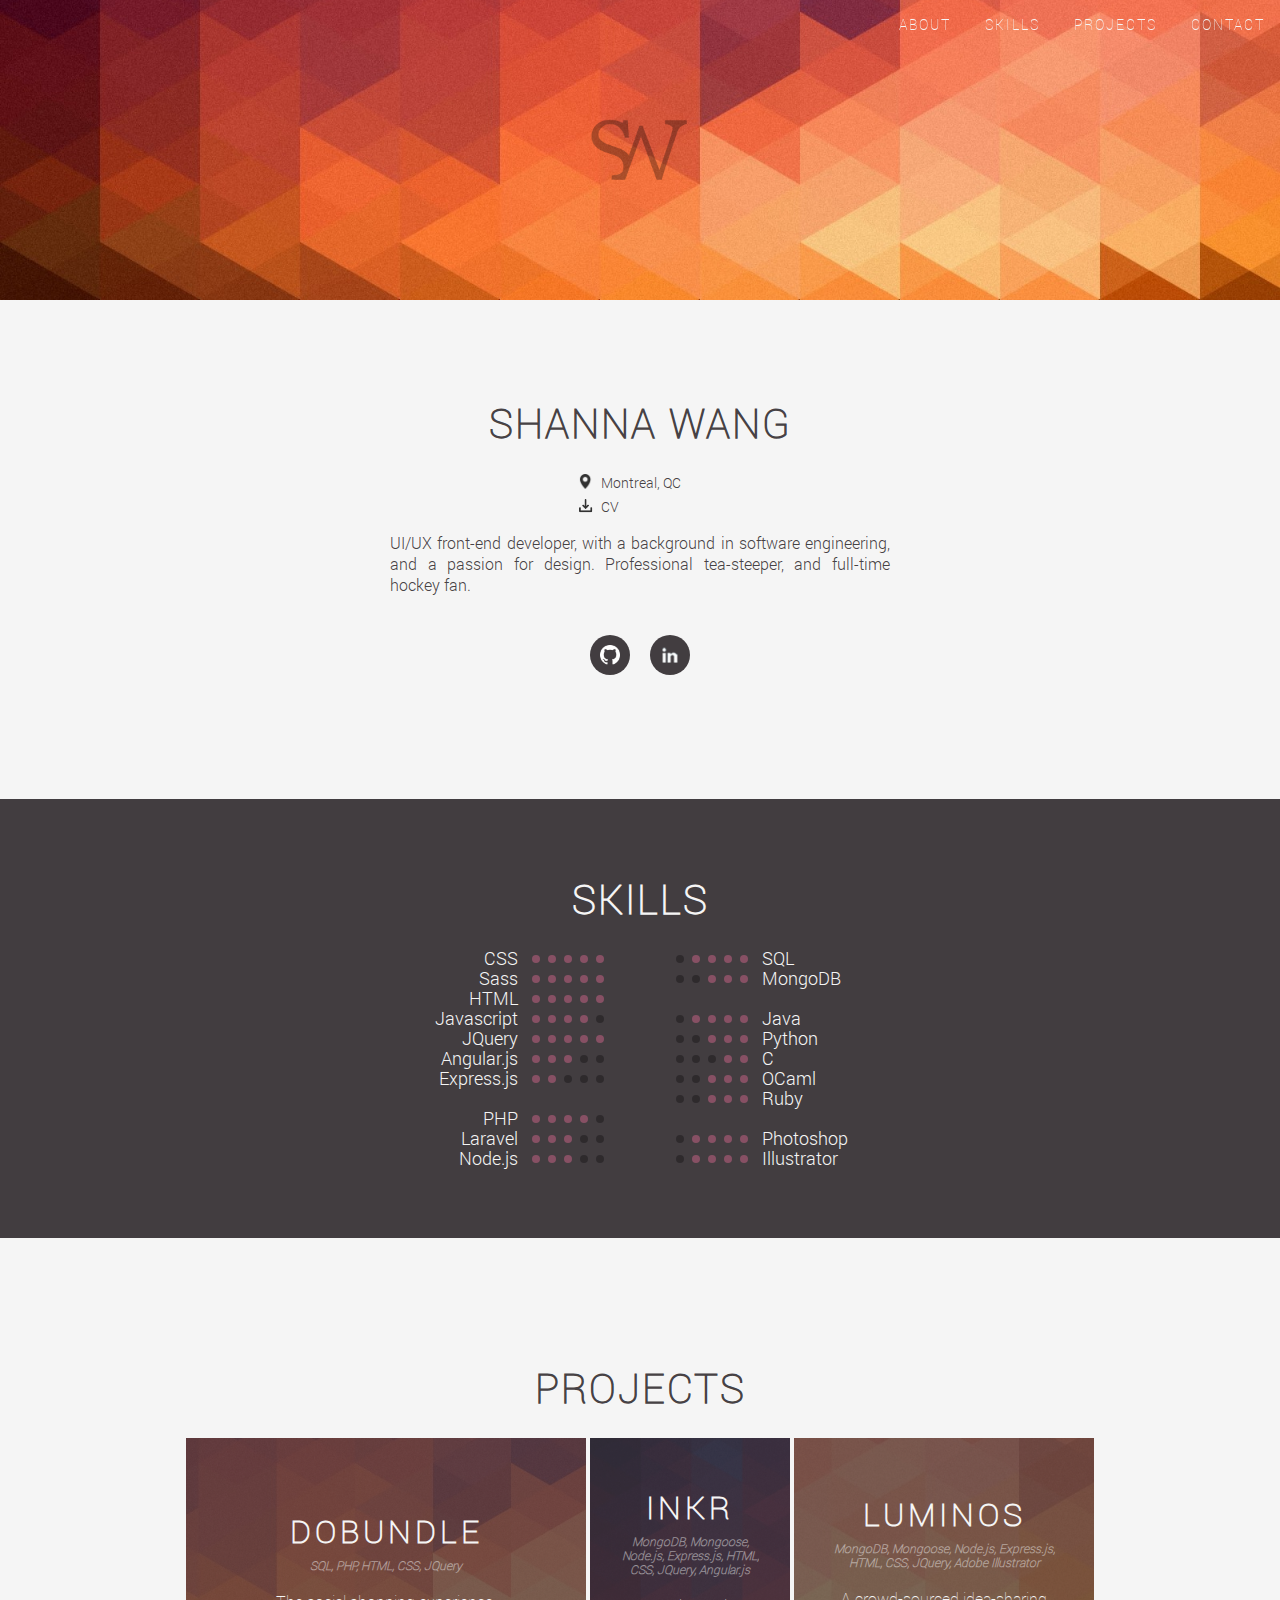
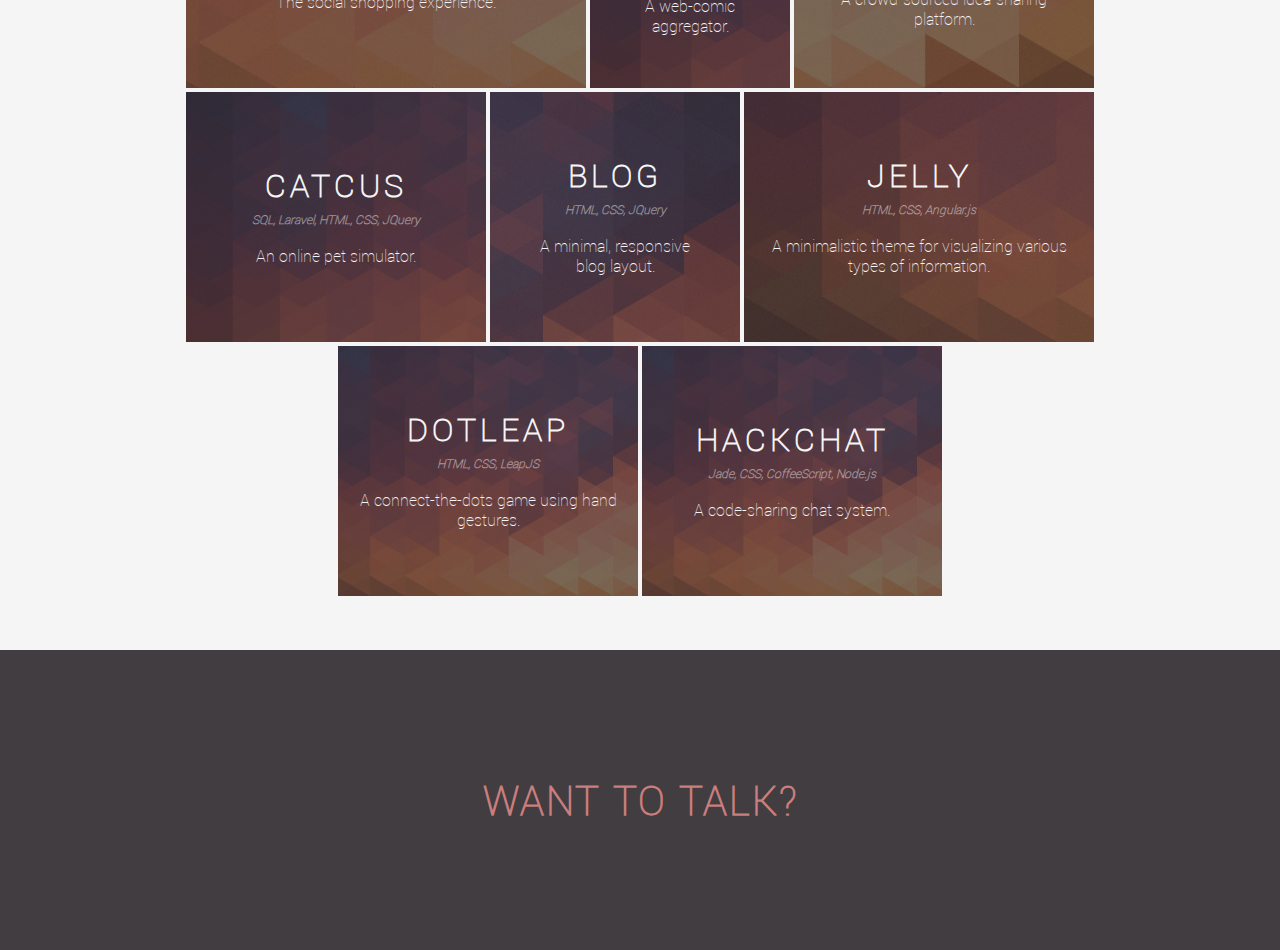
==== commit 09a29aab: "remove dribbble link for now" ====
--- a/index.html
+++ b/index.html
@@ -35,7 +35,7 @@
                         <div class="icon">
                         </div>
                     </a>
-                    <a href="http://dribbble.com/lashimmer" class="square" target="_blank">
+                    <a href="http://dribbble.com/lashimmer" class="square" target="_blank" style="display:none">
                         <div class="icon">
                         </div>
                     </a>
@@ -594,7 +594,7 @@
                 <div class="top"></div>
                 <div class="desc">
                     <h1>DotLeap</h1>
-                    <h2>A connect-the-dots game using a Leap Motion.</h2>
+                    <h2>A connect-the-dots game using a Leap Motion. Developed at <a href="http://hackprinceton.com" target="_blank">HackPrinceton</a>.</h2>
                     
                     <div class="links">
                         <a href="https://github.com/michaelchum/dotleap" target="_blank" class="square">
@@ -636,7 +636,7 @@
                 <div class="top"></div>
                 <div class="desc">
                     <h1>HackChat</h1>
-                    <h2>A chat system that allows you to easily share code with others.</h2>
+                    <h2>A chat system that allows you to easily share code with others. Developed at <a href="http://mchacks.io/" target="_blank">McHacks</a>.</h2>
                     
                     <div class="links">
                         
--- a/css/home.css
+++ b/css/home.css
@@ -44,7 +44,7 @@
 .header {
   padding: 100px;
   background-color: rgba(47, 41, 44, 0.9);
-  background: url("../img/fractal_crop.jpg") bottom center no-repeat rgba(47, 41, 44, 0.9);
+  background: url("../img/fractal.jpg") bottom center no-repeat rgba(47, 41, 44, 0.9);
   background-size: cover;
   color: rgba(0, 0, 0, 0.5);
   text-align: center; }
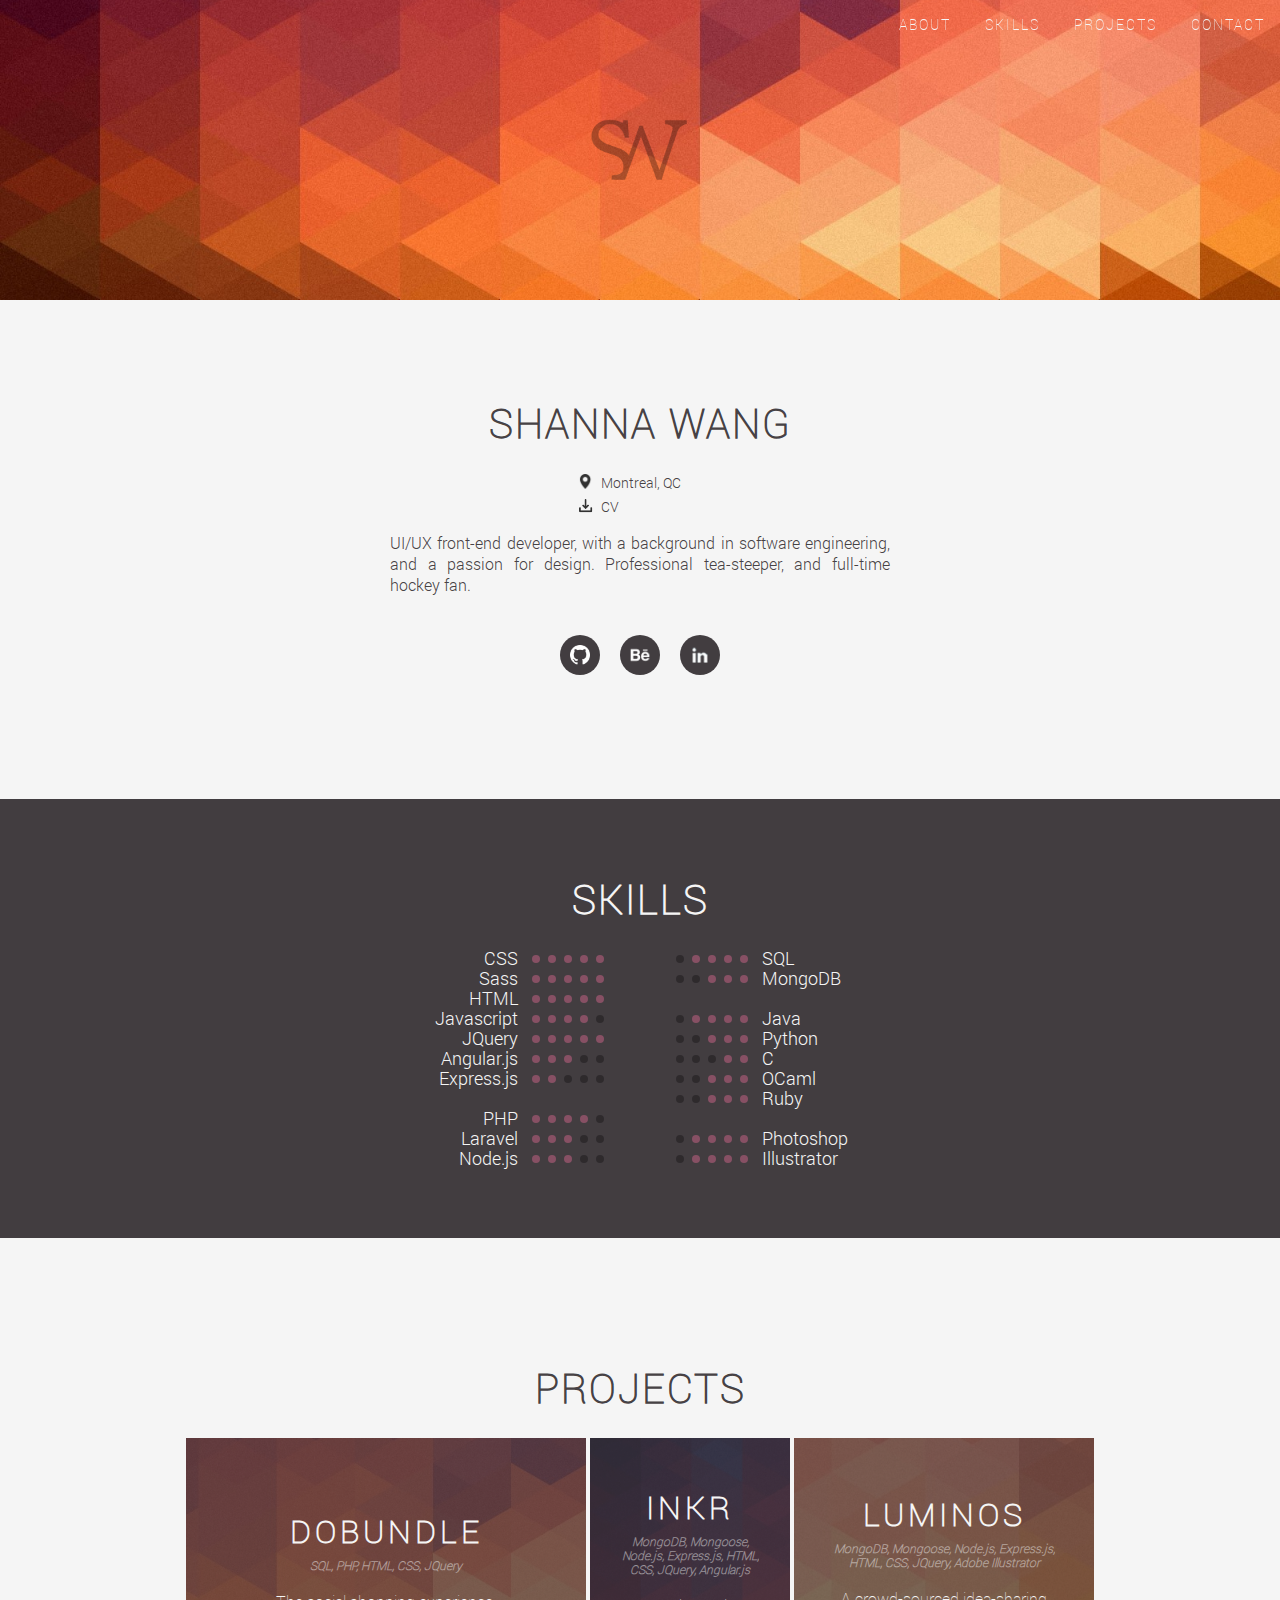
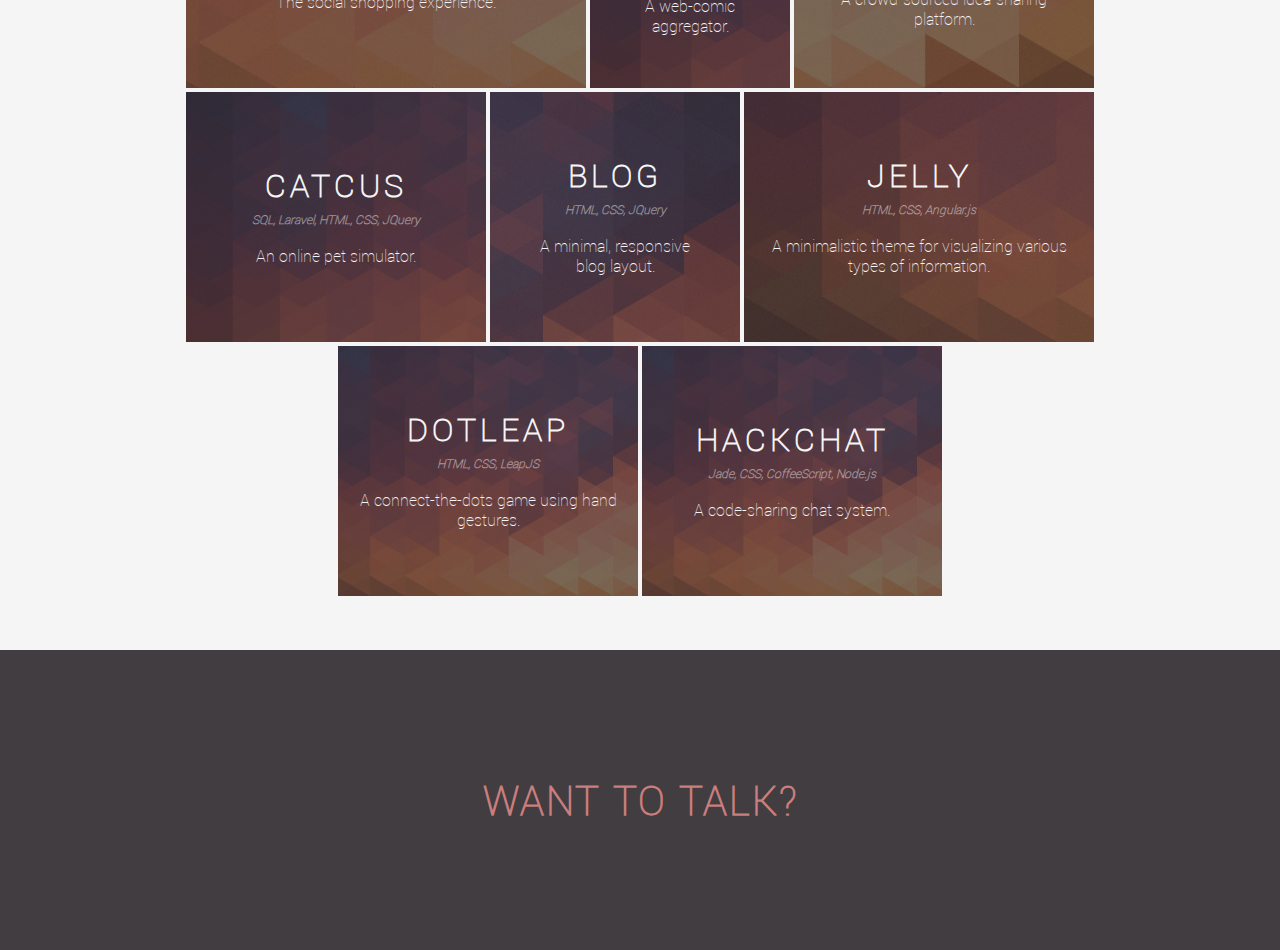
==== commit a6da3183: "behance" ====
--- a/index.html
+++ b/index.html
@@ -35,7 +35,7 @@
                         <div class="icon">
                         </div>
                     </a>
-                    <a href="http://dribbble.com/lashimmer" class="square" target="_blank" style="display:none">
+                    <a href="http://behance.net/shannawang" class="square" target="_blank" >
                         <div class="icon">
                         </div>
                     </a>
--- a/css/home.css
+++ b/css/home.css
@@ -133,15 +133,15 @@
   .links a.square:nth-child(1):hover {
     background-color: black; }
   .links a.square:nth-child(2):hover {
-    background-color: #ea4c89; }
+    background-color: #1769ff; }
   .links a.square:nth-child(3):hover {
     background-color: #007bb6; }
   .links a.square:nth-child(1) .icon {
     background: url("../img/icon_github.png") center center no-repeat;
     background-size: 20px auto; }
   .links a.square:nth-child(2) .icon {
-    background: url("../img/icon_dribbble.png") center center no-repeat;
-    background-size: 20px auto; }
+    background: url("../img/icon_behance.png") center center no-repeat;
+    background-size: 30px auto; }
   .links a.square:nth-child(3) .icon {
     background: url("../img/icon_linkedin.png") center center no-repeat;
     background-size: 20px auto; }
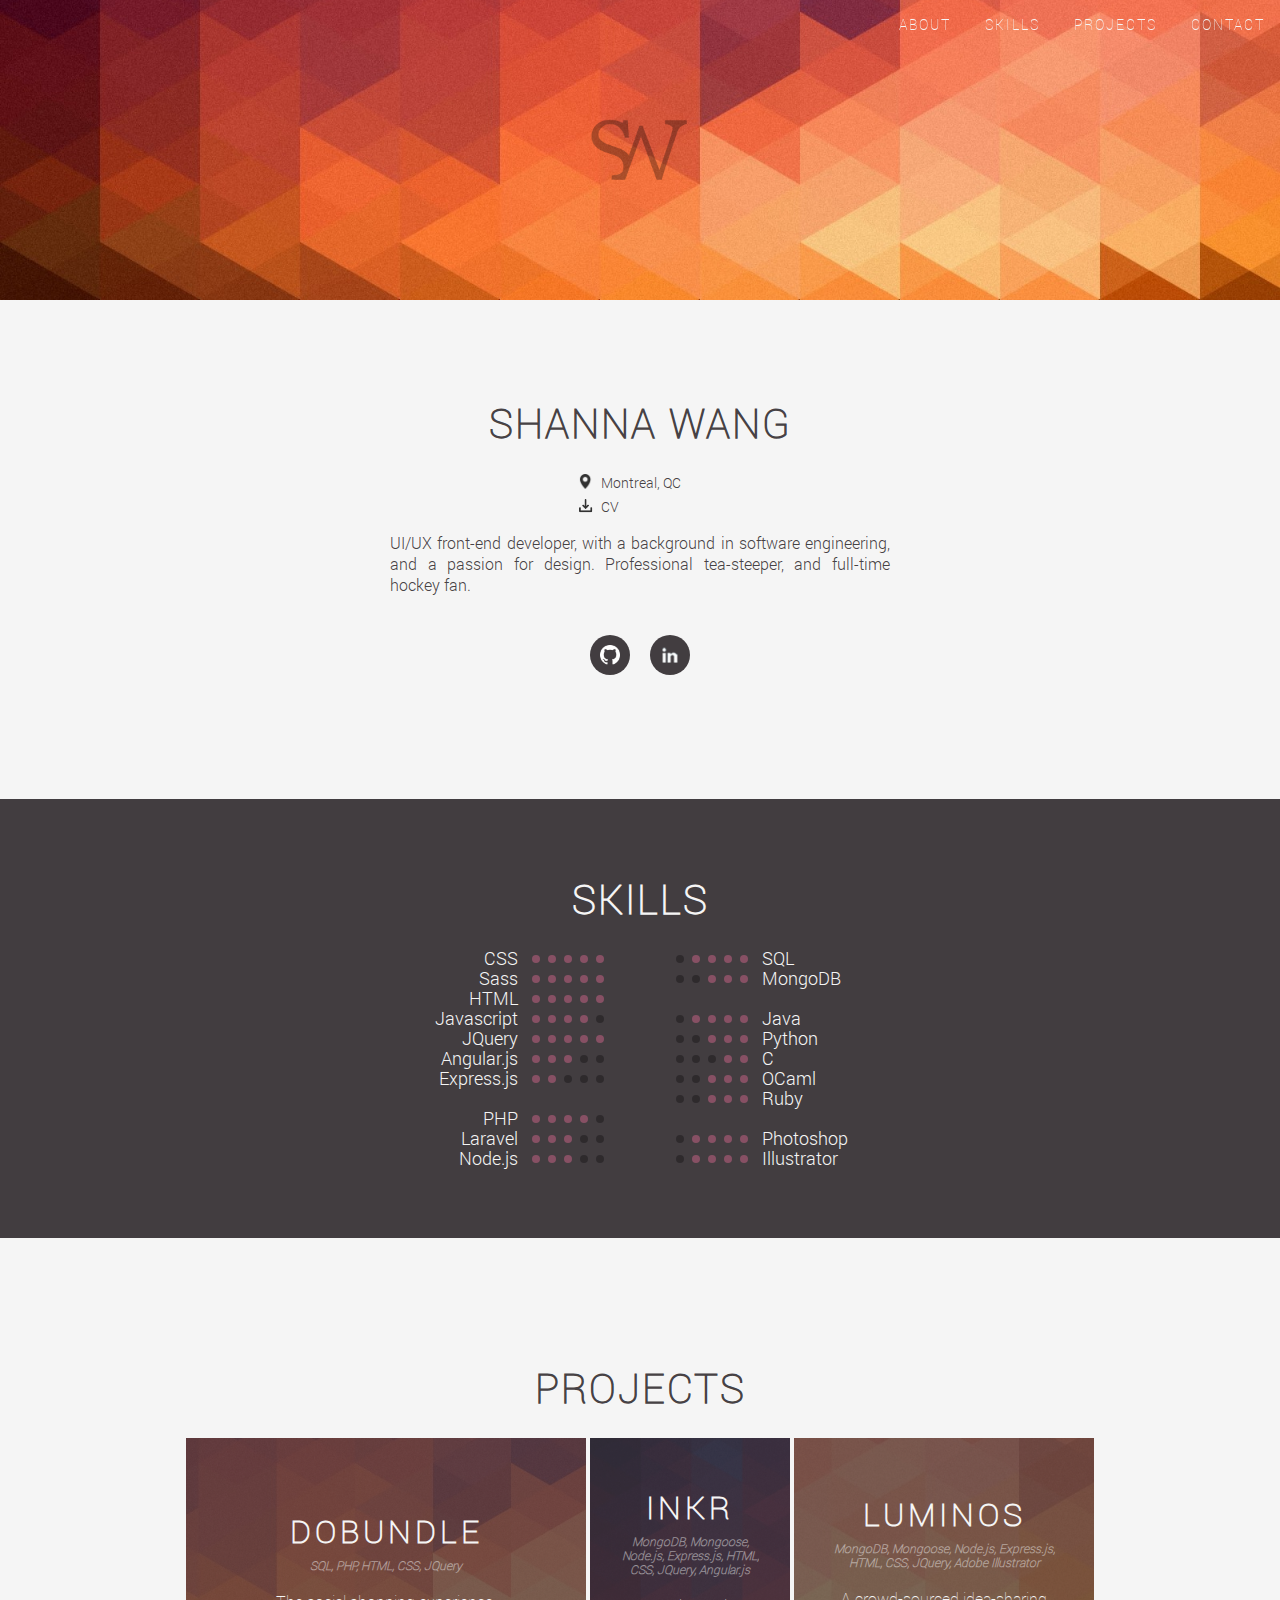
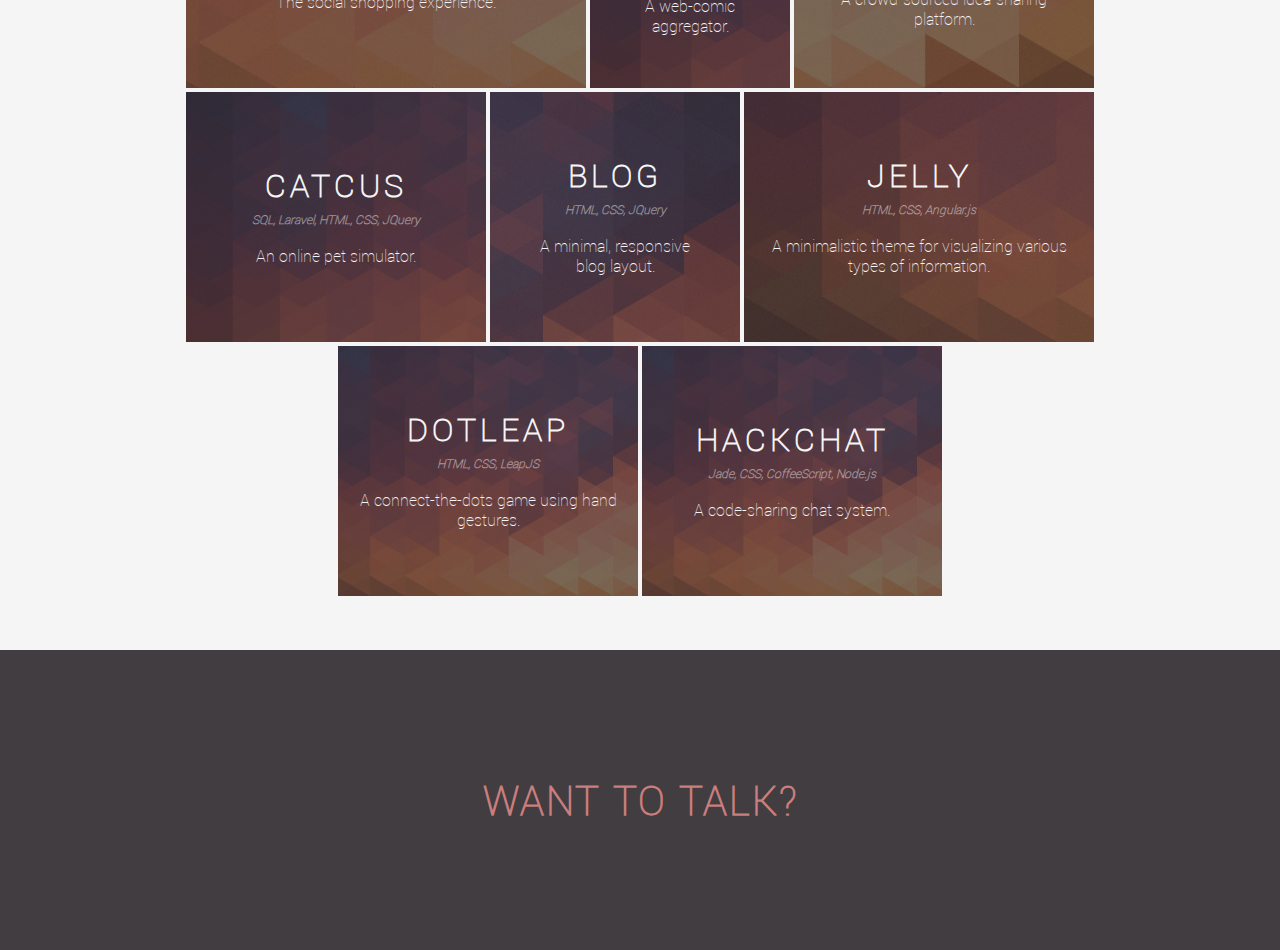
==== commit dfff7761: "removed behance omg" ====
--- a/index.html
+++ b/index.html
@@ -35,7 +35,7 @@
                         <div class="icon">
                         </div>
                     </a>
-                    <a href="http://behance.net/shannawang" class="square" target="_blank" >
+                    <a href="http://behance.net/shannawang" class="square" target="_blank" style="display:none">
                         <div class="icon">
                         </div>
                     </a>
